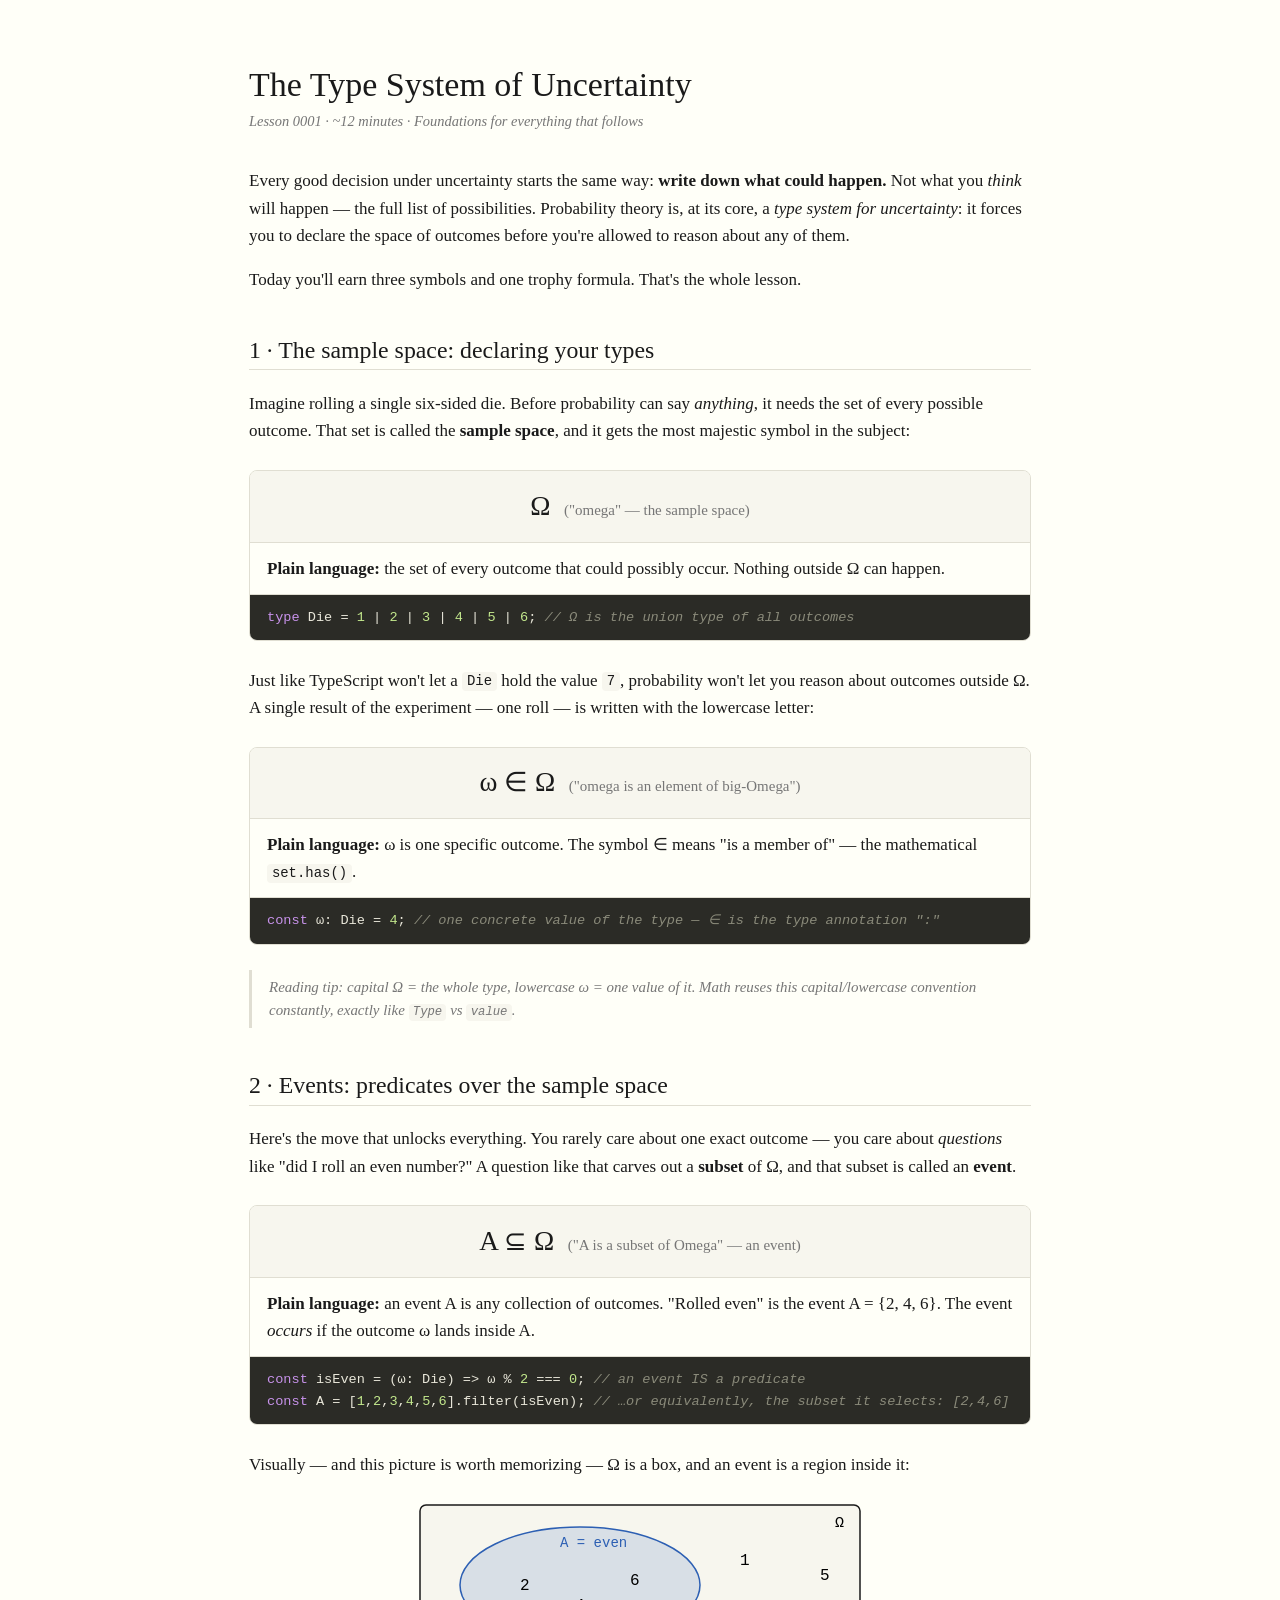
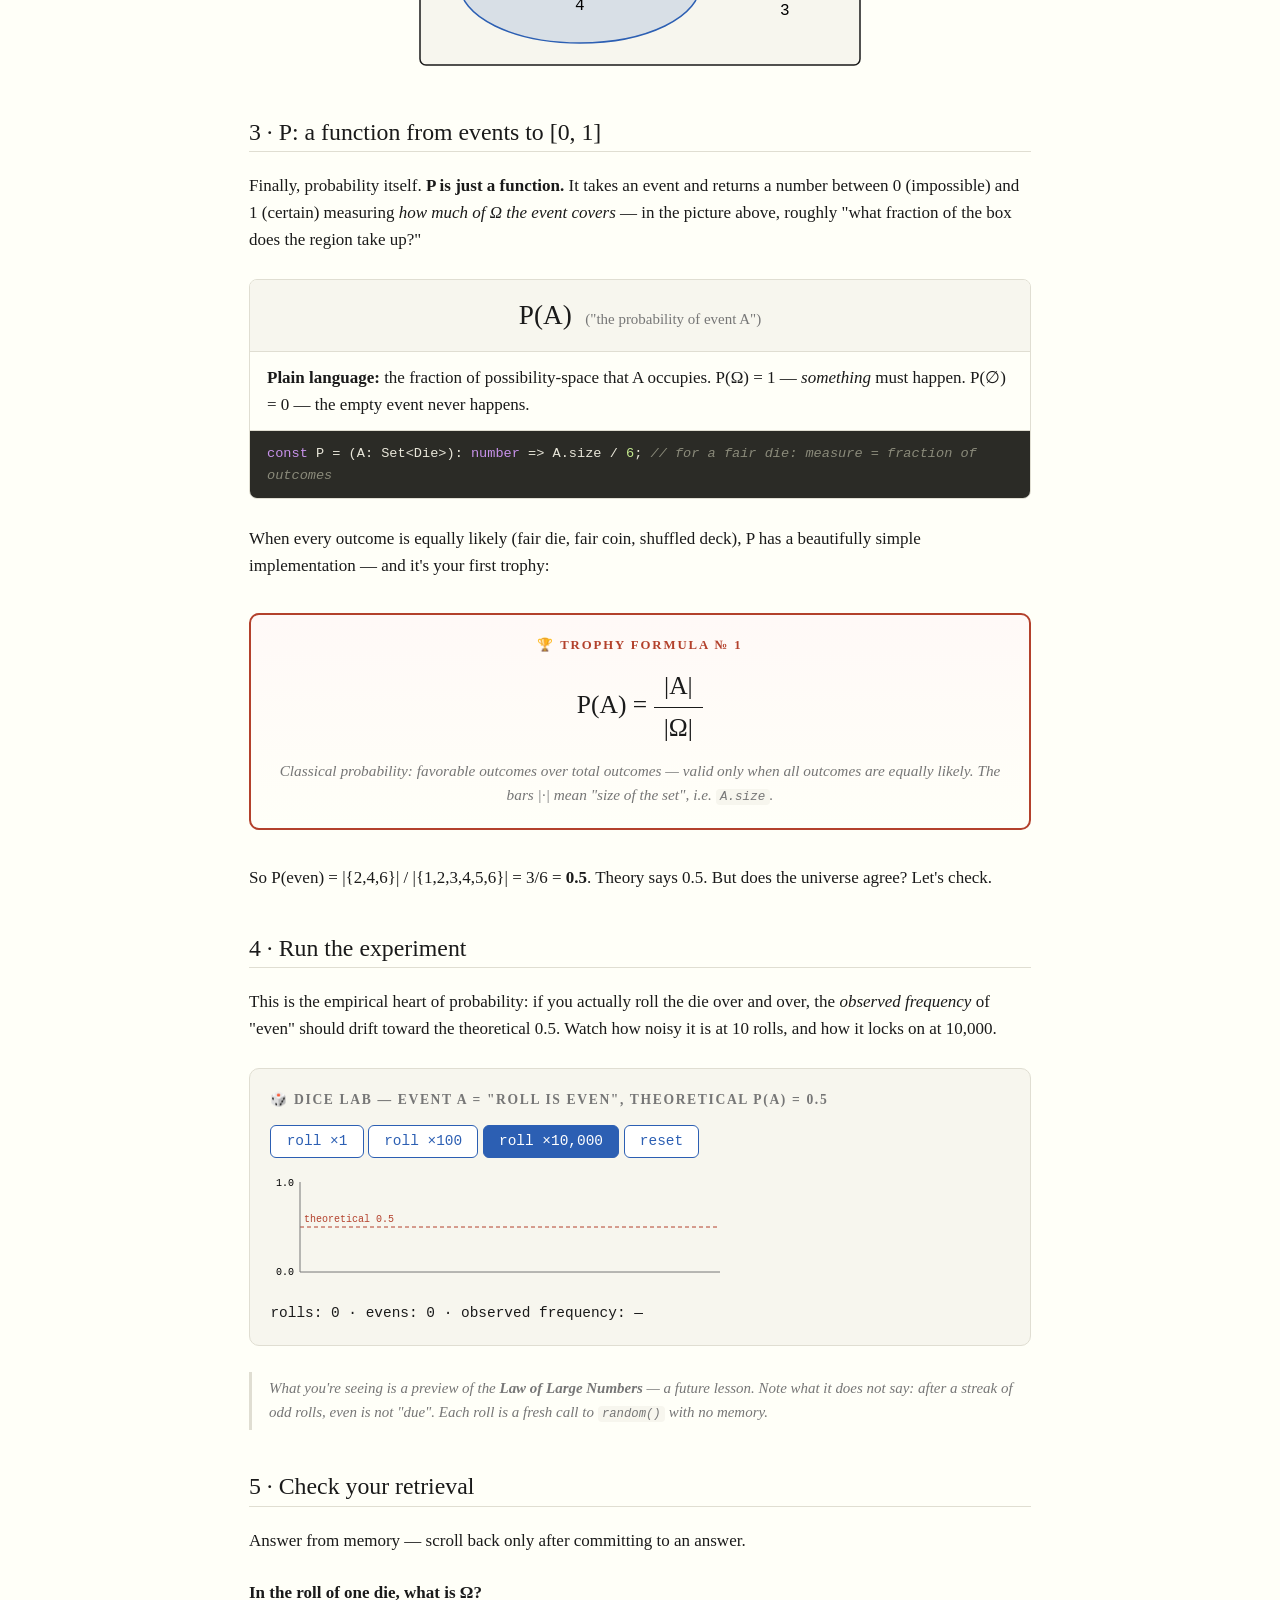
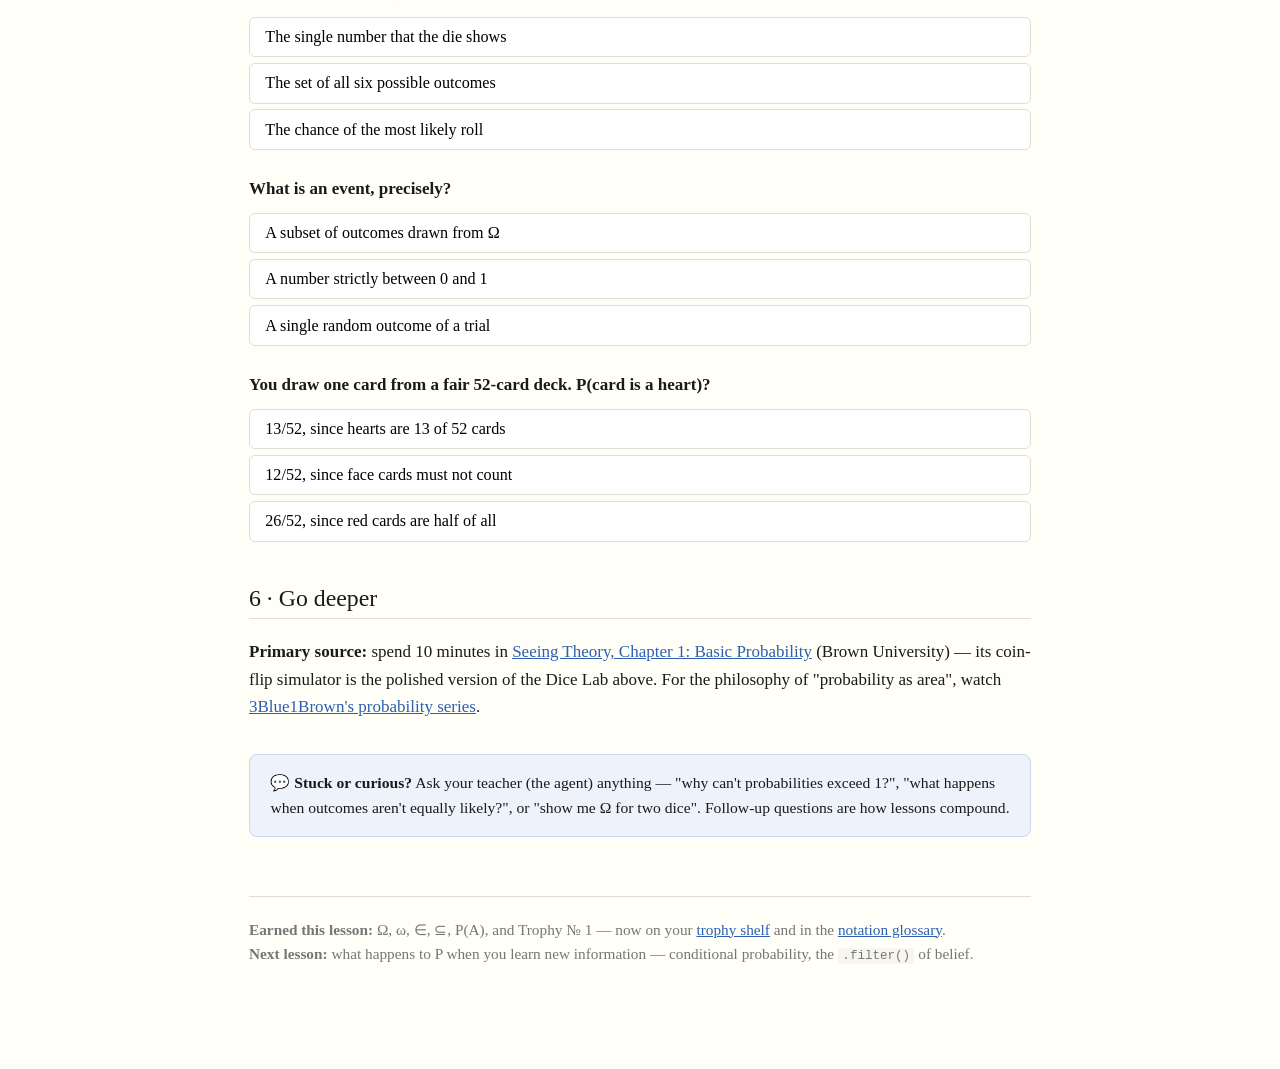
==== lessons/0001-the-type-system-of-uncertainty.html @ 3294c5ad "Initial commit: probability learning workspace - MISSION.md, RESOURCES.md, NOTES.md - Lesson 1: The " ====
<!DOCTYPE html>
<html lang="en">
<head>
<meta charset="utf-8">
<meta name="viewport" content="width=device-width, initial-scale=1">
<title>Lesson 1 · The Type System of Uncertainty</title>
<link rel="stylesheet" href="../assets/course.css">
<link rel="stylesheet" href="../assets/prism-tomorrow.min.css">
</head>
<body>

<h1>The Type System of Uncertainty</h1>
<div class="lesson-meta">Lesson 0001 · ~12 minutes · Foundations for everything that follows</div>

<p>Every good decision under uncertainty starts the same way: <strong>write down what could happen.</strong>
Not what you <em>think</em> will happen — the full list of possibilities. Probability theory is,
at its core, a <em>type system for uncertainty</em>: it forces you to declare the space of outcomes
before you're allowed to reason about any of them.</p>

<p>Today you'll earn three symbols and one trophy formula. That's the whole lesson.</p>

<h2>1 · The sample space: declaring your types</h2>

<p>Imagine rolling a single six-sided die. Before probability can say <em>anything</em>, it needs
the set of every possible outcome. That set is called the <strong>sample space</strong>, and it gets
the most majestic symbol in the subject:</p>

<div class="notation-card">
  <div class="symbol">Ω &nbsp;<span style="font-size:0.55em;color:var(--muted)">("omega" — the sample space)</span></div>
  <div class="plain"><strong>Plain language:</strong> the set of every outcome that could possibly occur. Nothing outside Ω can happen.</div>
  <div class="code-analogy"><span class="kw">type</span> Die = <span class="str">1</span> | <span class="str">2</span> | <span class="str">3</span> | <span class="str">4</span> | <span class="str">5</span> | <span class="str">6</span>;  <span class="cm">// Ω is the union type of all outcomes</span></div>
</div>

<p>Just like TypeScript won't let a <code>Die</code> hold the value <code>7</code>, probability won't
let you reason about outcomes outside Ω. A single result of the experiment — one roll — is written
with the lowercase letter:</p>

<div class="notation-card">
  <div class="symbol">ω ∈ Ω &nbsp;<span style="font-size:0.55em;color:var(--muted)">("omega is an element of big-Omega")</span></div>
  <div class="plain"><strong>Plain language:</strong> ω is one specific outcome. The symbol ∈ means "is a member of" — the mathematical <code>set.has()</code>.</div>
  <div class="code-analogy"><span class="kw">const</span> ω: Die = <span class="str">4</span>;  <span class="cm">// one concrete value of the type — ∈ is the type annotation ":"</span></div>
</div>

<div class="aside">Reading tip: capital Ω = the whole type, lowercase ω = one value of it. Math reuses
this capital/lowercase convention constantly, exactly like <code>Type</code> vs <code>value</code>.</div>

<h2>2 · Events: predicates over the sample space</h2>

<p>Here's the move that unlocks everything. You rarely care about one exact outcome — you care about
<em>questions</em> like "did I roll an even number?" A question like that carves out a <strong>subset</strong>
of Ω, and that subset is called an <strong>event</strong>.</p>

<div class="notation-card">
  <div class="symbol">A ⊆ Ω &nbsp;<span style="font-size:0.55em;color:var(--muted)">("A is a subset of Omega" — an event)</span></div>
  <div class="plain"><strong>Plain language:</strong> an event A is any collection of outcomes. "Rolled even" is the event A = {2, 4, 6}. The event <em>occurs</em> if the outcome ω lands inside A.</div>
  <div class="code-analogy"><span class="kw">const</span> isEven = (ω: Die) => ω % <span class="str">2</span> === <span class="str">0</span>;  <span class="cm">// an event IS a predicate</span><br><span class="kw">const</span> A = [<span class="str">1</span>,<span class="str">2</span>,<span class="str">3</span>,<span class="str">4</span>,<span class="str">5</span>,<span class="str">6</span>].filter(isEven);  <span class="cm">// …or equivalently, the subset it selects: [2,4,6]</span></div>
</div>

<p>Visually — and this picture is worth memorizing — Ω is a box, and an event is a region inside it:</p>

<svg viewBox="0 0 460 180" style="width:100%;max-width:460px;display:block;margin:1rem auto">
  <rect x="10" y="10" width="440" height="160" fill="#f7f6ee" stroke="#1a1a1a" stroke-width="1.5" rx="6"/>
  <text x="425" y="32" font-size="15">Ω</text>
  <ellipse cx="170" cy="90" rx="120" ry="58" fill="#2c5fb3" fill-opacity="0.15" stroke="#2c5fb3" stroke-width="1.5"/>
  <text x="150" y="52" font-size="14" fill="#2c5fb3">A = even</text>
  <text x="110" y="95" font-size="16">2</text><text x="165" y="115" font-size="16">4</text><text x="220" y="90" font-size="16">6</text>
  <text x="330" y="70" font-size="16">1</text><text x="370" y="120" font-size="16">3</text><text x="410" y="85" font-size="16">5</text>
</svg>

<h2>3 · P: a function from events to [0, 1]</h2>

<p>Finally, probability itself. <strong>P is just a function.</strong> It takes an event and returns
a number between 0 (impossible) and 1 (certain) measuring <em>how much of Ω the event covers</em> —
in the picture above, roughly "what fraction of the box does the region take up?"</p>

<div class="notation-card">
  <div class="symbol">P(A) &nbsp;<span style="font-size:0.55em;color:var(--muted)">("the probability of event A")</span></div>
  <div class="plain"><strong>Plain language:</strong> the fraction of possibility-space that A occupies. P(Ω) = 1 — <em>something</em> must happen. P(∅) = 0 — the empty event never happens.</div>
  <div class="code-analogy"><span class="kw">const</span> P = (A: Set&lt;Die&gt;): <span class="kw">number</span> => A.size / <span class="str">6</span>;  <span class="cm">// for a fair die: measure = fraction of outcomes</span></div>
</div>

<p>When every outcome is equally likely (fair die, fair coin, shuffled deck), P has a beautifully
simple implementation — and it's your first trophy:</p>

<div class="trophy">
  <div class="label">🏆 Trophy Formula № 1</div>
  <div class="formula">P(A) = <span style="display:inline-block;vertical-align:middle;text-align:center"><span style="display:block;border-bottom:1.5px solid var(--ink);padding:0 .4em">|A|</span><span style="display:block;padding:0 .4em">|Ω|</span></span></div>
  <div class="caption">Classical probability: favorable outcomes over total outcomes — valid only when all outcomes are equally likely. The bars |·| mean "size of the set", i.e. <code>A.size</code>.</div>
</div>

<p>So P(even) = |{2,4,6}| / |{1,2,3,4,5,6}| = 3/6 = <strong>0.5</strong>. Theory says 0.5.
But does the universe agree? Let's check.</p>

<h2>4 · Run the experiment</h2>

<p>This is the empirical heart of probability: if you actually roll the die over and over, the
<em>observed frequency</em> of "even" should drift toward the theoretical 0.5. Watch how noisy it
is at 10 rolls, and how it locks on at 10,000.</p>

<div class="widget">
  <h4>🎲 Dice Lab — event A = "roll is even", theoretical P(A) = 0.5</h4>
  <button id="roll1">roll ×1</button>
  <button id="roll100">roll ×100</button>
  <button id="roll10k" class="primary">roll ×10,000</button>
  <button id="reset">reset</button>
  <svg id="chart" viewBox="0 0 460 120" style="width:100%;max-width:460px;display:block;margin-top:0.8rem">
    <line x1="30" y1="55" x2="450" y2="55" stroke="#b3412c" stroke-width="1" stroke-dasharray="4 3"/>
    <text x="34" y="50" font-size="10" fill="#b3412c">theoretical 0.5</text>
    <line x1="30" y1="10" x2="30" y2="100" stroke="#767676" stroke-width="1"/>
    <line x1="30" y1="100" x2="450" y2="100" stroke="#767676" stroke-width="1"/>
    <text x="6" y="14" font-size="10">1.0</text>
    <text x="6" y="103" font-size="10">0.0</text>
    <polyline id="freqline" points="" fill="none" stroke="#2c5fb3" stroke-width="1.5"/>
  </svg>
  <div class="readout" id="readout">rolls: 0 · evens: 0 · observed frequency: —</div>
</div>

<div class="aside">What you're seeing is a preview of the <strong>Law of Large Numbers</strong> — a
future lesson. Note what it does <em>not</em> say: after a streak of odd rolls, even is not "due".
Each roll is a fresh call to <code>random()</code> with no memory.</div>

<h2>5 · Check your retrieval</h2>

<p>Answer from memory — scroll back only after committing to an answer.</p>

<div id="q1"></div>
<div id="q2"></div>
<div id="q3"></div>

<h2>6 · Go deeper</h2>

<p><strong>Primary source:</strong> spend 10 minutes in
<a href="https://seeing-theory.brown.edu/basic-probability/index.html">Seeing Theory, Chapter 1: Basic Probability</a>
(Brown University) — its coin-flip simulator is the polished version of the Dice Lab above.
For the philosophy of "probability as area", watch
<a href="https://www.3blue1brown.com/topics/probability">3Blue1Brown's probability series</a>.</p>

<div class="ask-reminder">💬 <strong>Stuck or curious?</strong> Ask your teacher (the agent) anything —
"why can't probabilities exceed 1?", "what happens when outcomes aren't equally likely?", or
"show me Ω for two dice". Follow-up questions are how lessons compound.</div>

<div class="lesson-footer">
  <strong>Earned this lesson:</strong> Ω, ω, ∈, ⊆, P(A), and Trophy № 1 —
  now on your <a href="../reference/formula-trophies.html">trophy shelf</a> and in the
  <a href="../reference/notation-glossary.html">notation glossary</a>.<br>
  <strong>Next lesson:</strong> what happens to P when you learn new information — conditional probability, the <code>.filter()</code> of belief.
</div>

<script src="../assets/prism.min.js"></script>
<script src="../assets/prism-typescript.min.js"></script>
<script src="../assets/quiz.js"></script>
<script>
// ── Dice Lab ──────────────────────────────────────────────
const state = { rolls: 0, evens: 0, history: [] };
const readout = document.getElementById('readout');
const freqline = document.getElementById('freqline');

function roll(n) {
  for (let i = 0; i < n; i++) {
    const ω = Math.floor(Math.random() * 6) + 1;   // one outcome ω ∈ Ω
    state.rolls++;
    if (ω % 2 === 0) state.evens++;                // did event A occur?
    state.history.push(state.evens / state.rolls); // running observed frequency
  }
  draw();
}

function draw() {
  const freq = state.rolls ? (state.evens / state.rolls) : null;
  readout.textContent = `rolls: ${state.rolls.toLocaleString()} · evens: ${state.evens.toLocaleString()}` +
    ` · observed frequency: ${freq === null ? '—' : freq.toFixed(4)}` +
    (freq === null ? '' : ` (off by ${(Math.abs(freq - 0.5)).toFixed(4)})`);
  // plot up to 420 sampled points across the history, log-ish feel via even sampling
  const H = state.history, N = H.length;
  if (!N) { freqline.setAttribute('points', ''); return; }
  const pts = [];
  const samples = Math.min(N, 420);
  for (let i = 0; i < samples; i++) {
    const idx = Math.floor(i * (N - 1) / Math.max(samples - 1, 1));
    const x = 30 + (i / Math.max(samples - 1, 1)) * 420;
    const y = 100 - H[idx] * 90;
    pts.push(`${x.toFixed(1)},${y.toFixed(1)}`);
  }
  freqline.setAttribute('points', pts.join(' '));
}

document.getElementById('roll1').onclick = () => roll(1);
document.getElementById('roll100').onclick = () => roll(100);
document.getElementById('roll10k').onclick = () => roll(10000);
document.getElementById('reset').onclick = () => { state.rolls = 0; state.evens = 0; state.history = []; draw(); };

// ── Quizzes (equal-length options; no formatting clues) ──
renderQuizzes([
  {
    el: '#q1',
    question: 'In the roll of one die, what is Ω?',
    options: [
      'The single number that the die shows',
      'The set of all six possible outcomes',
      'The chance of the most likely roll',
    ],
    answer: 1,
    explanation: 'Ω is the sample space — every outcome that could occur: {1,2,3,4,5,6}. One specific result is the lowercase ω. In TypeScript terms: Ω is the union type, ω is a value of it.',
  },
  {
    el: '#q2',
    question: 'What is an event, precisely?',
    options: [
      'A subset of outcomes drawn from Ω',
      'A number strictly between 0 and 1',
      'A single random outcome of a trial',
    ],
    answer: 0,
    explanation: 'An event A ⊆ Ω is any collection of outcomes — equivalently, a predicate over Ω. It "occurs" when the realized outcome ω lands in A. The number between 0 and 1 is P(A), not A itself.',
  },
  {
    el: '#q3',
    question: 'You draw one card from a fair 52-card deck. P(card is a heart)?',
    options: [
      '13/52, since hearts are 13 of 52 cards',
      '12/52, since face cards must not count',
      '26/52, since red cards are half of all',
    ],
    answer: 0,
    explanation: 'Trophy № 1: P(A) = |A|/|Ω| = 13/52 = 0.25. The event "is a heart" selects 13 outcomes from the 52-outcome sample space. Careful: "red" would be a different, larger event (26/52).',
  },
]);
</script>

</body>
</html>
---- assets/course.css ----
/* do-math-errday — shared course stylesheet
   Tufte-inspired: generous margins, readable measure, restrained color. */

:root {
  --ink: #1a1a1a;
  --paper: #fffff8;
  --accent: #b3412c;      /* earned-formula / trophy red */
  --info: #2c5fb3;        /* links, interactive affordances */
  --ok: #2e7d32;
  --bad: #c62828;
  --muted: #767676;
  --card: #f7f6ee;
  --border: #e0ded2;
  --mono: "SF Mono", "Fira Code", Menlo, Consolas, monospace;
  --serif: "Palatino", "Palatino Linotype", Georgia, serif;
}

html { font-size: 17px; }

body {
  font-family: var(--serif);
  background: var(--paper);
  color: var(--ink);
  line-height: 1.6;
  max-width: 46rem;
  margin: 0 auto;
  padding: 2.5rem 1.5rem 6rem;
}

h1, h2, h3 {
  font-weight: 400;
  line-height: 1.2;
}
h1 { font-size: 2rem; margin-bottom: 0.25rem; }
h2 { font-size: 1.4rem; margin-top: 2.5rem; border-bottom: 1px solid var(--border); padding-bottom: 0.3rem; }
h3 { font-size: 1.1rem; font-style: italic; }

.lesson-meta {
  color: var(--muted);
  font-size: 0.85rem;
  font-style: italic;
  margin-bottom: 2rem;
}

a { color: var(--info); }

code, pre {
  font-family: var(--mono);
  font-size: 0.82em;
  background: var(--card);
  border-radius: 4px;
}
code { padding: 0.1em 0.35em; }
pre {
  padding: 1rem;
  overflow-x: auto;
  border: 1px solid var(--border);
  line-height: 1.5;
}

/* ── Notation card: plain language → code analogy → symbol ── */
.notation-card {
  display: grid;
  grid-template-columns: 1fr;
  gap: 0;
  border: 1px solid var(--border);
  border-radius: 8px;
  margin: 1.5rem 0;
  overflow: hidden;
}
.notation-card .symbol {
  font-size: 1.6rem;
  padding: 0.8rem 1rem;
  background: var(--card);
  text-align: center;
  border-bottom: 1px solid var(--border);
}
.notation-card .plain {
  padding: 0.7rem 1rem;
  border-bottom: 1px solid var(--border);
}
.notation-card .code-analogy {
  padding: 0.7rem 1rem;
  font-family: var(--mono);
  font-size: 0.8rem;
  background: #2b2b26;
  color: #e8e6d9;
}
.notation-card .code-analogy .kw { color: #c792ea; }
.notation-card .code-analogy .str { color: #c3e88d; }
.notation-card .code-analogy .cm { color: #8a8a7a; font-style: italic; }

/* ── Trophy formula box ── */
.trophy {
  border: 2px solid var(--accent);
  border-radius: 10px;
  padding: 1.2rem 1.5rem;
  margin: 2rem 0;
  background: linear-gradient(180deg, #fff9f7, var(--paper));
  text-align: center;
}
.trophy .label {
  font-size: 0.75rem;
  letter-spacing: 0.15em;
  text-transform: uppercase;
  color: var(--accent);
  font-weight: 700;
}
.trophy .formula { font-size: 1.5rem; margin: 0.6rem 0; }
.trophy .caption { color: var(--muted); font-size: 0.9rem; font-style: italic; }

/* ── Interactive widget frame ── */
.widget {
  border: 1px solid var(--border);
  border-radius: 10px;
  padding: 1.2rem;
  margin: 1.5rem 0;
  background: var(--card);
}
.widget h4 { margin: 0 0 0.8rem; font-size: 0.8rem; letter-spacing: 0.12em; text-transform: uppercase; color: var(--muted); }
.widget button {
  font-family: var(--mono);
  font-size: 0.85rem;
  padding: 0.45rem 0.9rem;
  border: 1px solid var(--info);
  border-radius: 6px;
  background: white;
  color: var(--info);
  cursor: pointer;
}
.widget button:hover { background: var(--info); color: white; }
.widget button.primary { background: var(--info); color: white; }
.widget .readout { font-family: var(--mono); font-size: 0.85rem; margin-top: 0.6rem; }

/* ── Quiz ── */
.quiz { margin: 1.5rem 0; }
.quiz .question { font-weight: 700; margin-bottom: 0.6rem; }
.quiz .option {
  display: block;
  width: 100%;
  text-align: left;
  font-family: var(--serif);
  font-size: 0.95rem;
  padding: 0.6rem 0.9rem;
  margin: 0.35rem 0;
  border: 1px solid var(--border);
  border-radius: 6px;
  background: white;
  cursor: pointer;
}
.quiz .option:hover { border-color: var(--info); }
.quiz .option.correct { border-color: var(--ok); background: #edf7ed; }
.quiz .option.incorrect { border-color: var(--bad); background: #fdeeee; }
.quiz .explanation {
  display: none;
  padding: 0.7rem 1rem;
  margin-top: 0.6rem;
  border-left: 3px solid var(--ok);
  background: var(--card);
  font-size: 0.92rem;
}
.quiz .explanation.visible { display: block; }

/* ── Margin-style asides ── */
.aside {
  font-size: 0.88rem;
  color: var(--muted);
  border-left: 3px solid var(--border);
  padding: 0.3rem 0 0.3rem 1rem;
  margin: 1.2rem 0;
  font-style: italic;
}

/* ── Footer nav ── */
.lesson-footer {
  margin-top: 3.5rem;
  padding-top: 1.2rem;
  border-top: 1px solid var(--border);
  font-size: 0.9rem;
  color: var(--muted);
}
.ask-reminder {
  background: #eef3fb;
  border: 1px solid #c9d9f2;
  border-radius: 8px;
  padding: 0.9rem 1.2rem;
  margin: 2rem 0;
  font-size: 0.92rem;
}

svg text { font-family: var(--mono); }

/* ── Prism overrides — keep consistent with course typography ── */
pre[class*="language-"] {
  border-radius: 6px;
  border: 1px solid #1a1a1a;
  font-size: 0.82em;
  line-height: 1.55;
  margin: 1rem 0;
}
/* Notation cards keep their hand-rolled dark style — don't let Prism bleed in */
.notation-card .code-analogy code[class*="language-"],
.notation-card .code-analogy pre[class*="language-"] {
  background: transparent;
  border: none;
  padding: 0;
}
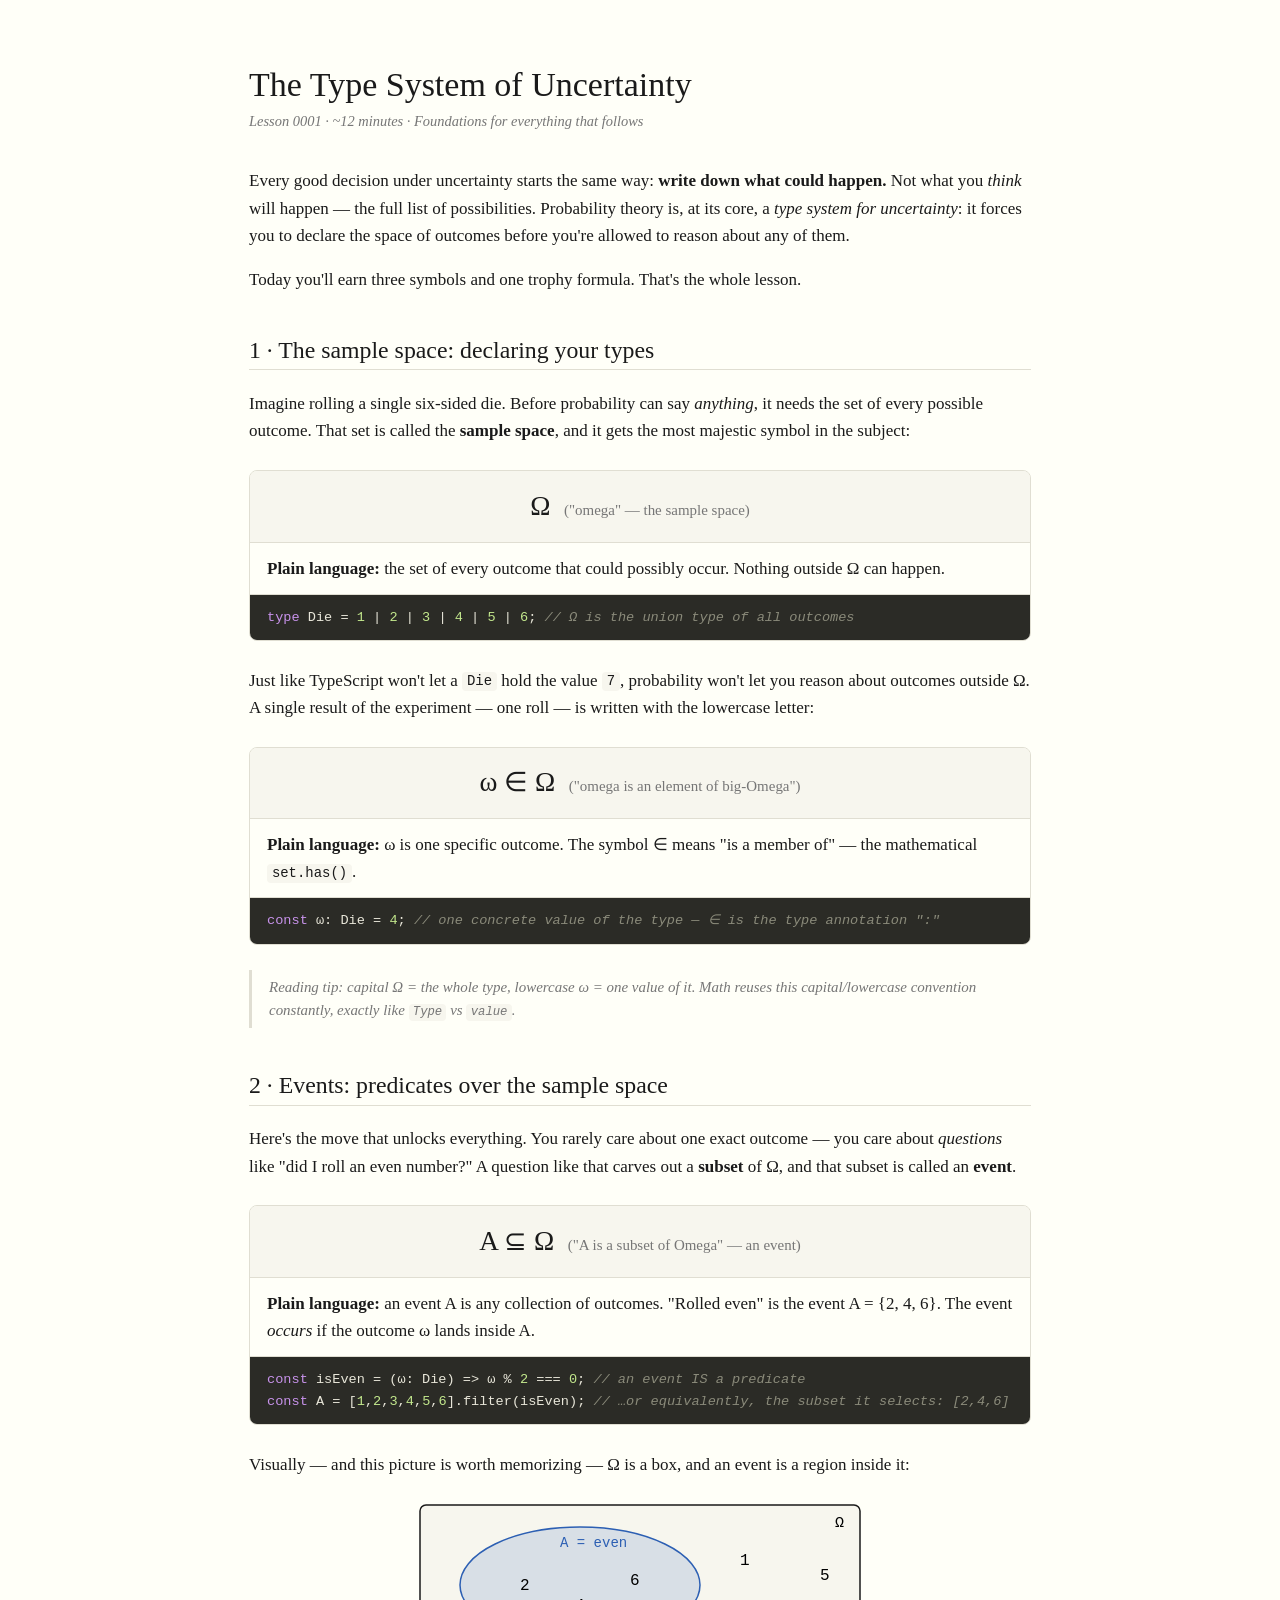
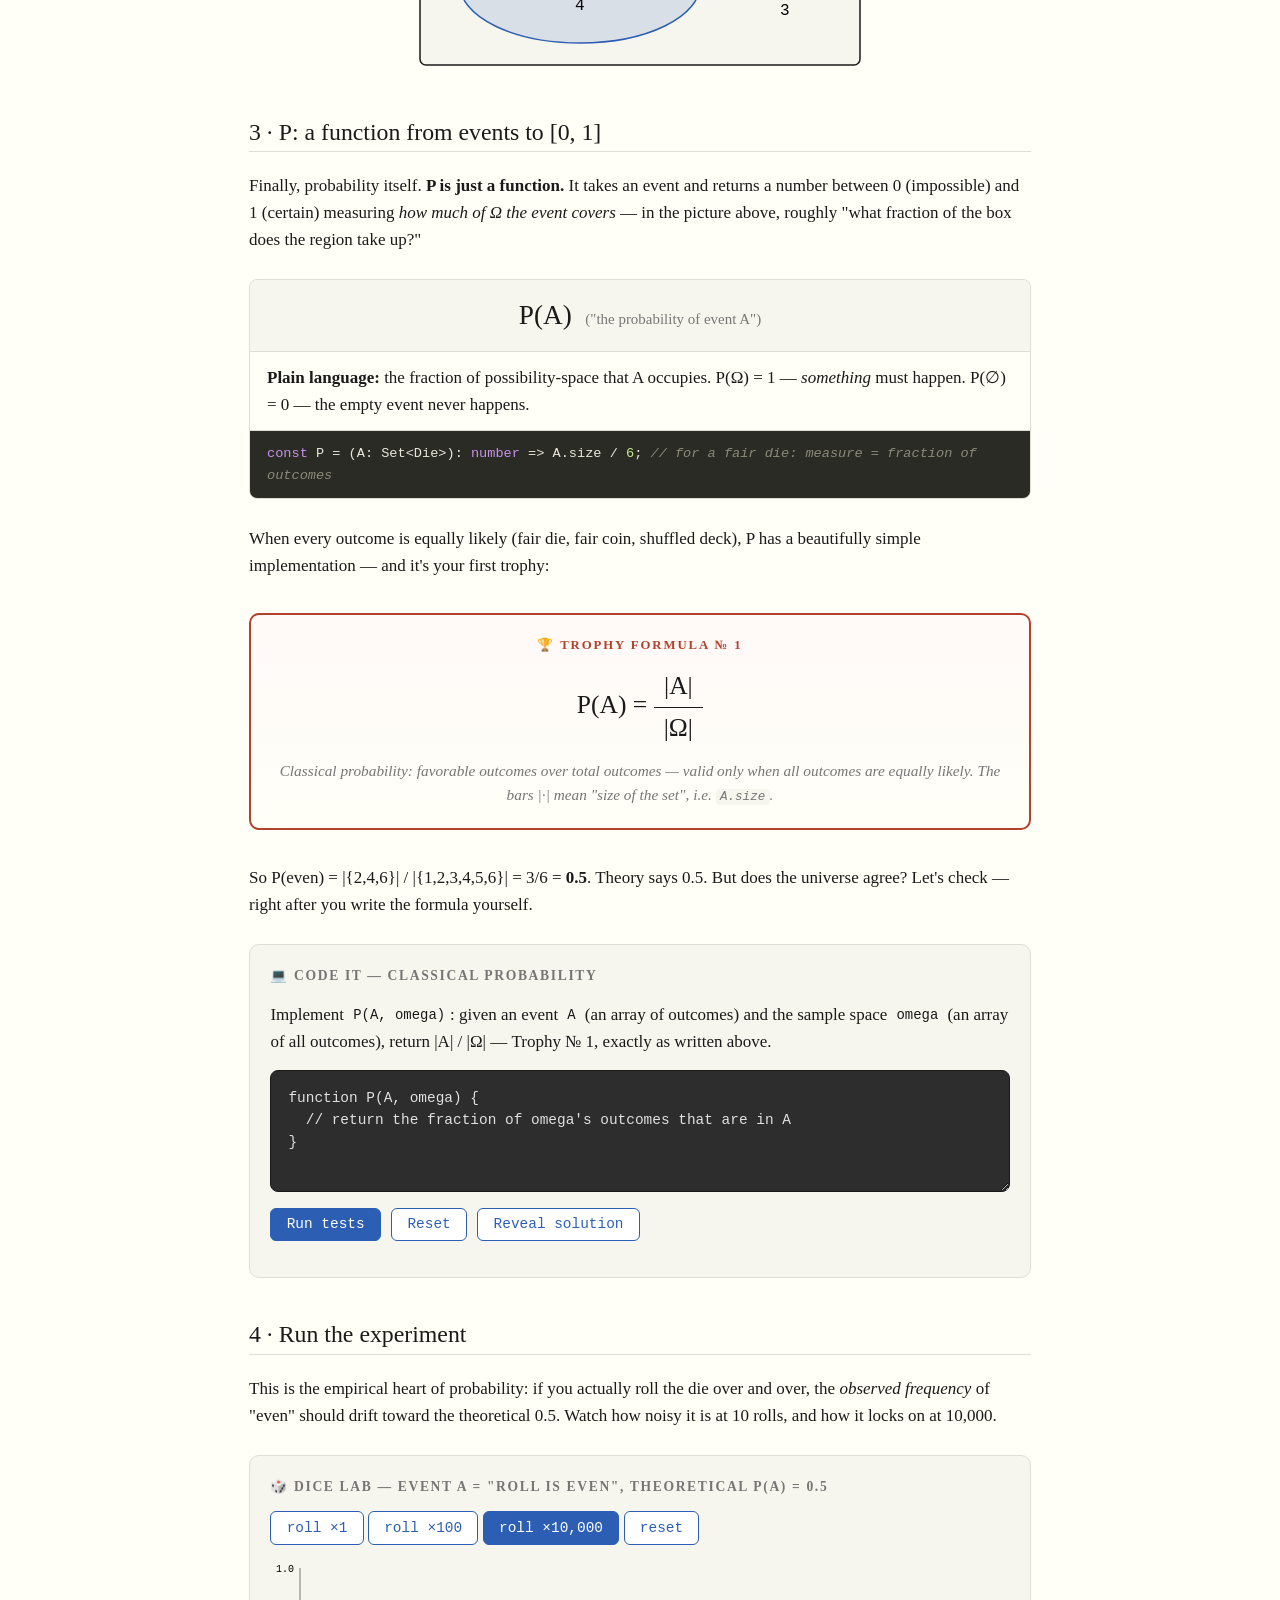
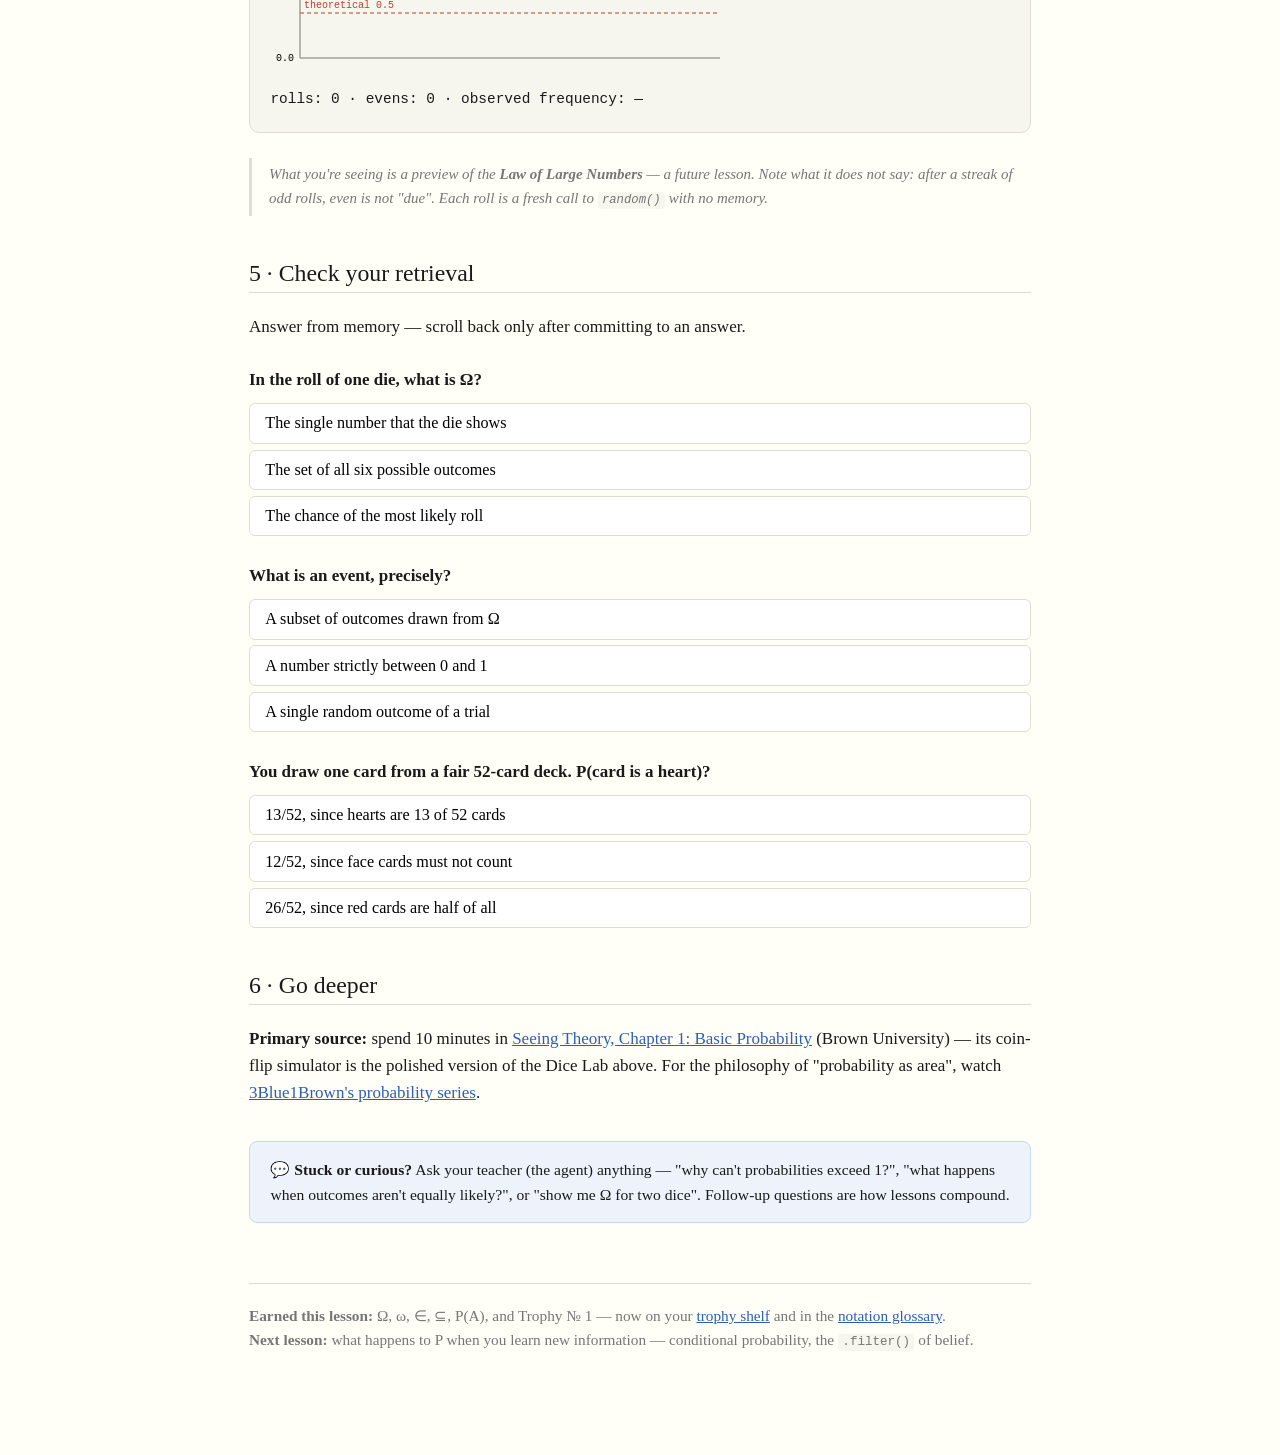
==== commit 3c95fe7f: "Add runnable code challenges mapping formulas to real functions New shared assets/code-challenge.js " ====
--- a/lessons/0001-the-type-system-of-uncertainty.html
+++ b/lessons/0001-the-type-system-of-uncertainty.html
@@ -89,7 +89,9 @@
 </div>
 
 <p>So P(even) = |{2,4,6}| / |{1,2,3,4,5,6}| = 3/6 = <strong>0.5</strong>. Theory says 0.5.
-But does the universe agree? Let's check.</p>
+But does the universe agree? Let's check — right after you write the formula yourself.</p>
+
+<div class="code-challenge" data-challenge></div>
 
 <h2>4 · Run the experiment</h2>
 
@@ -149,7 +151,32 @@
 <script src="../assets/prism.min.js"></script>
 <script src="../assets/prism-typescript.min.js"></script>
 <script src="../assets/quiz.js"></script>
+<script src="../assets/code-challenge.js"></script>
 <script>
+// ── Code challenge: Trophy № 1 ────────────────────────────
+renderCodeChallenges([
+  {
+    el: '[data-challenge]',
+    title: '💻 Code it — classical probability',
+    prompt: 'Implement <code>P(A, omega)</code>: given an event <code>A</code> (an array of ' +
+      'outcomes) and the sample space <code>omega</code> (an array of all outcomes), return ' +
+      '|A| / |Ω| — Trophy № 1, exactly as written above.',
+    fnName: 'P',
+    starter: `function P(A, omega) {
+  // return the fraction of omega's outcomes that are in A
+}`,
+    solution: `function P(A, omega) {
+  return A.length / omega.length;
+}`,
+    tests: [
+      { args: [[2, 4, 6], [1, 2, 3, 4, 5, 6]], expected: 0.5, label: 'P(even) on one die' },
+      { args: [[1], [1, 2, 3, 4, 5, 6]], expected: 1 / 6, label: 'P(rolling exactly 1)' },
+      { args: [[1, 2, 3, 4, 5, 6], [1, 2, 3, 4, 5, 6]], expected: 1, label: 'P(Ω) — the whole space' },
+      { args: [[], [1, 2, 3, 4, 5, 6]], expected: 0, label: 'P(∅) — the impossible event' },
+    ],
+  },
+]);
+
 // ── Dice Lab ──────────────────────────────────────────────
 const state = { rolls: 0, evens: 0, history: [] };
 const readout = document.getElementById('readout');
--- a/assets/course.css
+++ b/assets/course.css
@@ -132,6 +132,57 @@
 .widget button.primary { background: var(--info); color: white; }
 .widget .readout { font-family: var(--mono); font-size: 0.85rem; margin-top: 0.6rem; }
 
+/* ── Code challenge (runnable editor + tests) ── */
+.code-challenge .challenge-prompt { margin: 0 0 0.9rem; }
+.challenge-editor {
+  display: block;
+  width: 100%;
+  box-sizing: border-box;
+  font-family: var(--mono);
+  font-size: 0.85rem;
+  line-height: 1.55;
+  tab-size: 2;
+  padding: 0.9rem 1rem;
+  border-radius: 8px;
+  border: 1px solid #1a1a1a;
+  background: #2d2d2d;
+  color: #e0e0e0;
+  resize: vertical;
+}
+.challenge-editor:focus { outline: 2px solid var(--info); outline-offset: 1px; }
+.challenge-controls { display: flex; flex-wrap: wrap; gap: 0.6rem; margin-top: 0.9rem; }
+.challenge-output { margin-top: 0.9rem; }
+.challenge-test {
+  display: flex;
+  justify-content: space-between;
+  gap: 0.8rem;
+  font-family: var(--mono);
+  font-size: 0.82rem;
+  padding: 0.5rem 0.75rem;
+  margin: 0.35rem 0;
+  border-radius: 6px;
+  border: 1px solid var(--border);
+  background: white;
+}
+.challenge-test .label { color: var(--ink); }
+.challenge-test .actual { color: var(--muted); text-align: right; }
+.challenge-test.pass { border-color: var(--ok); background: #edf7ed; }
+.challenge-test.fail { border-color: var(--bad); background: #fdeeee; }
+.challenge-summary { margin-top: 0.7rem; font-weight: 700; font-family: var(--mono); font-size: 0.88rem; }
+.challenge-summary.all-pass { color: var(--ok); }
+.challenge-error {
+  font-family: var(--mono);
+  font-size: 0.82rem;
+  white-space: pre-wrap;
+  color: var(--bad);
+  background: #fdeeee;
+  border: 1px solid var(--bad);
+  border-radius: 6px;
+  padding: 0.6rem 0.85rem;
+}
+.challenge-solution { margin-top: 0.9rem; }
+.challenge-solution pre { margin: 0.4rem 0 0; }
+
 /* ── Quiz ── */
 .quiz { margin: 1.5rem 0; }
 .quiz .question { font-weight: 700; margin-bottom: 0.6rem; }
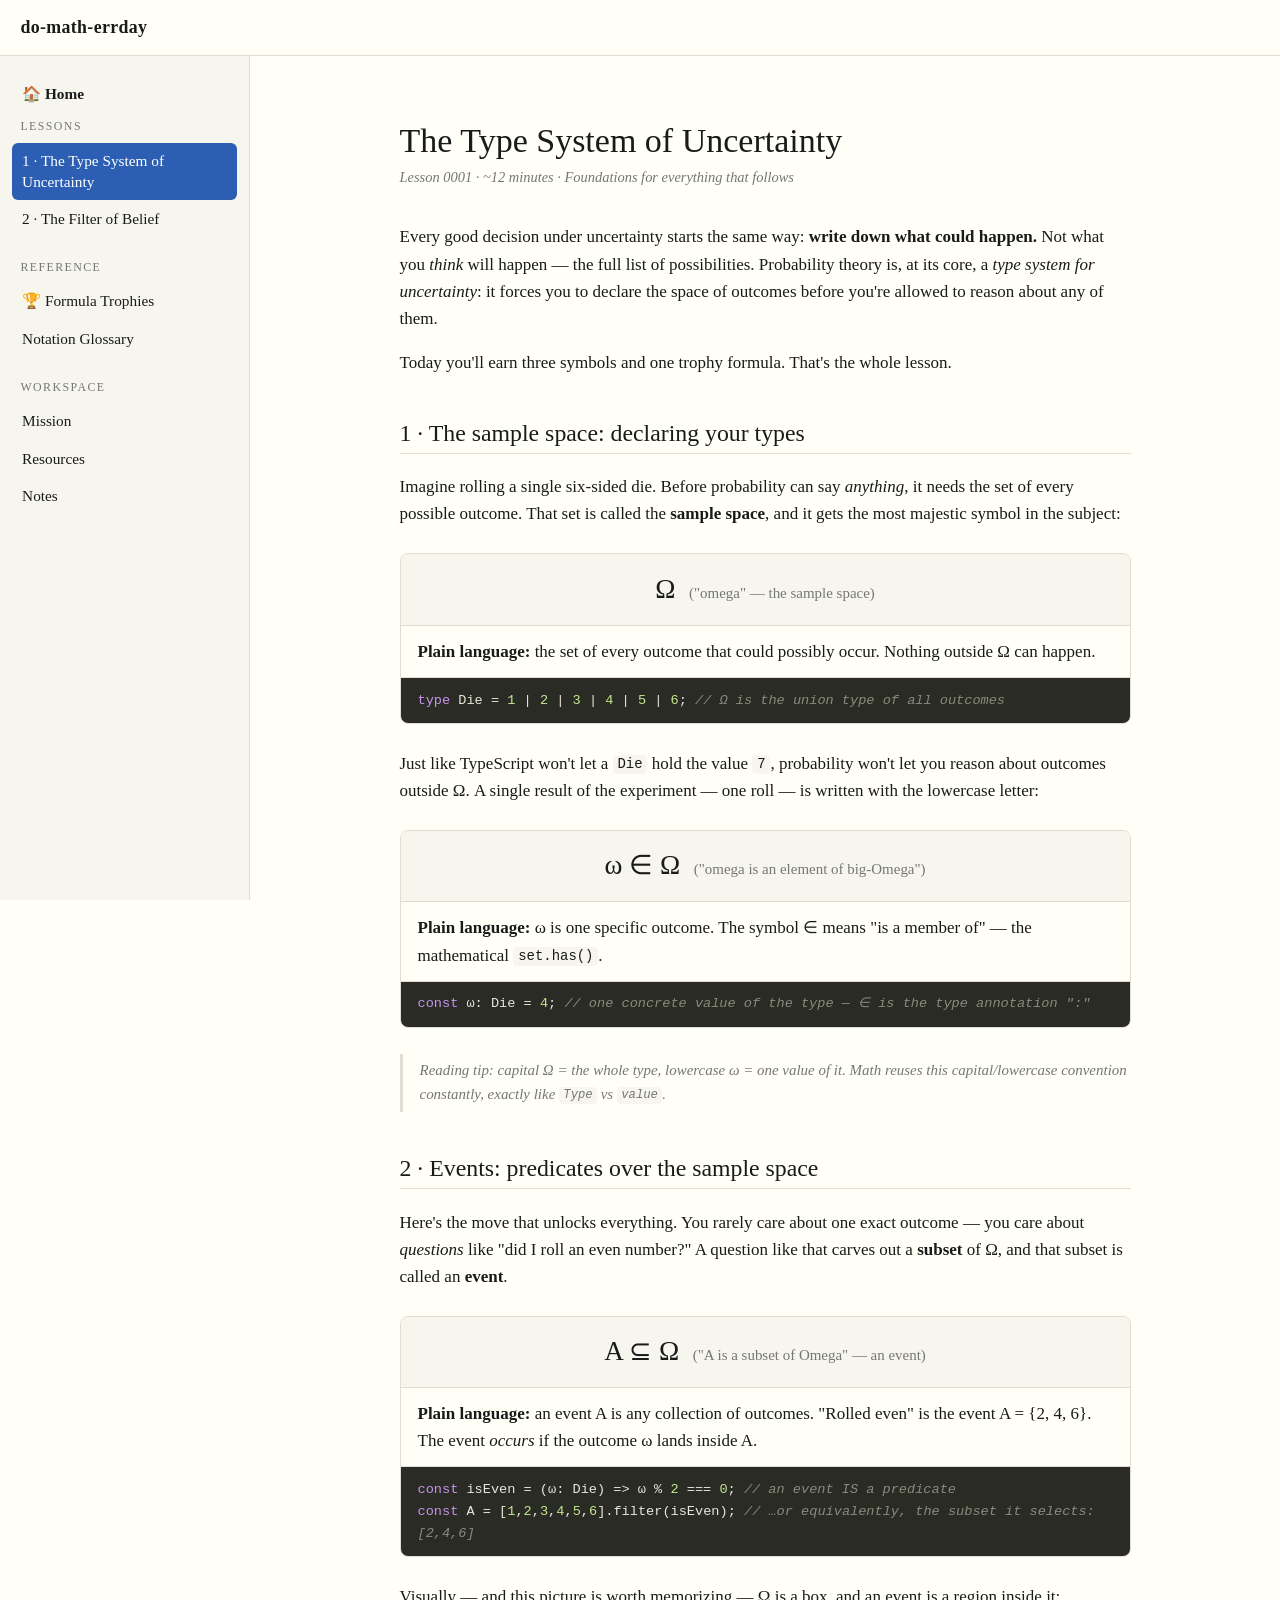
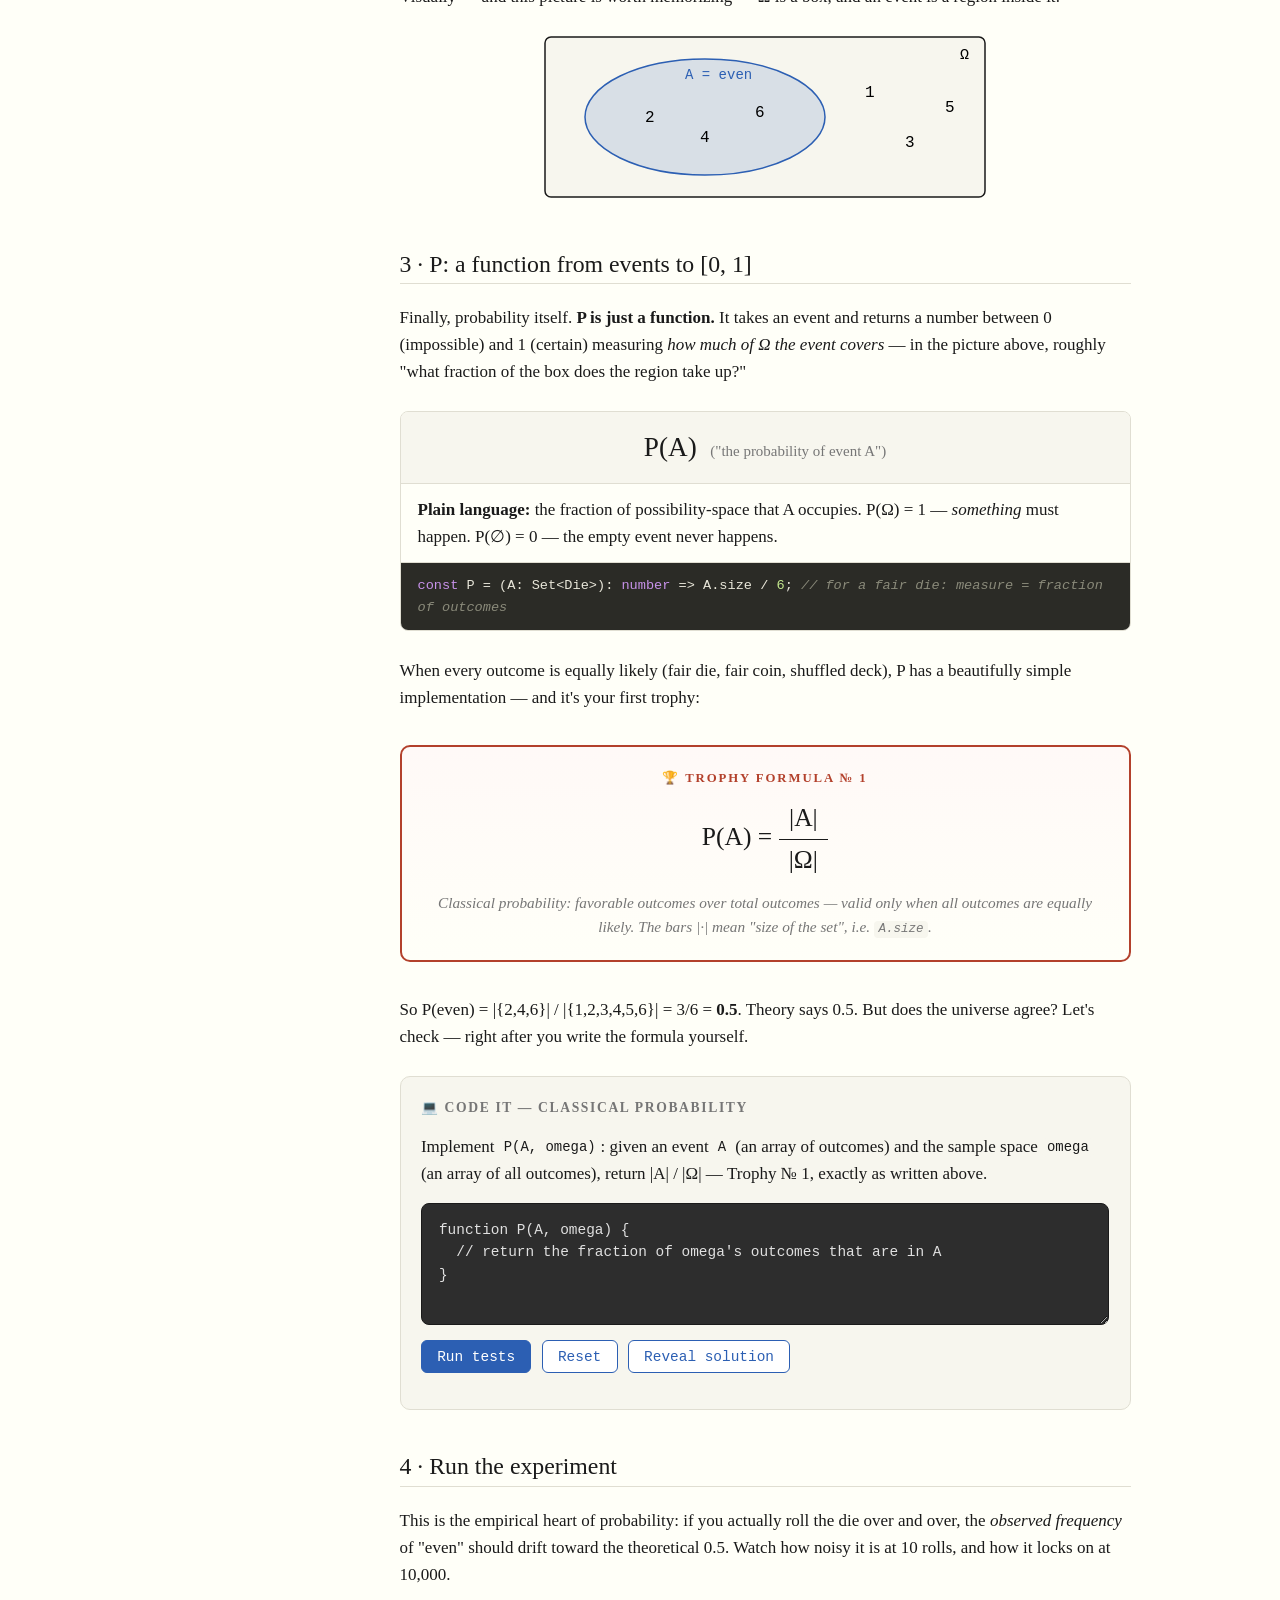
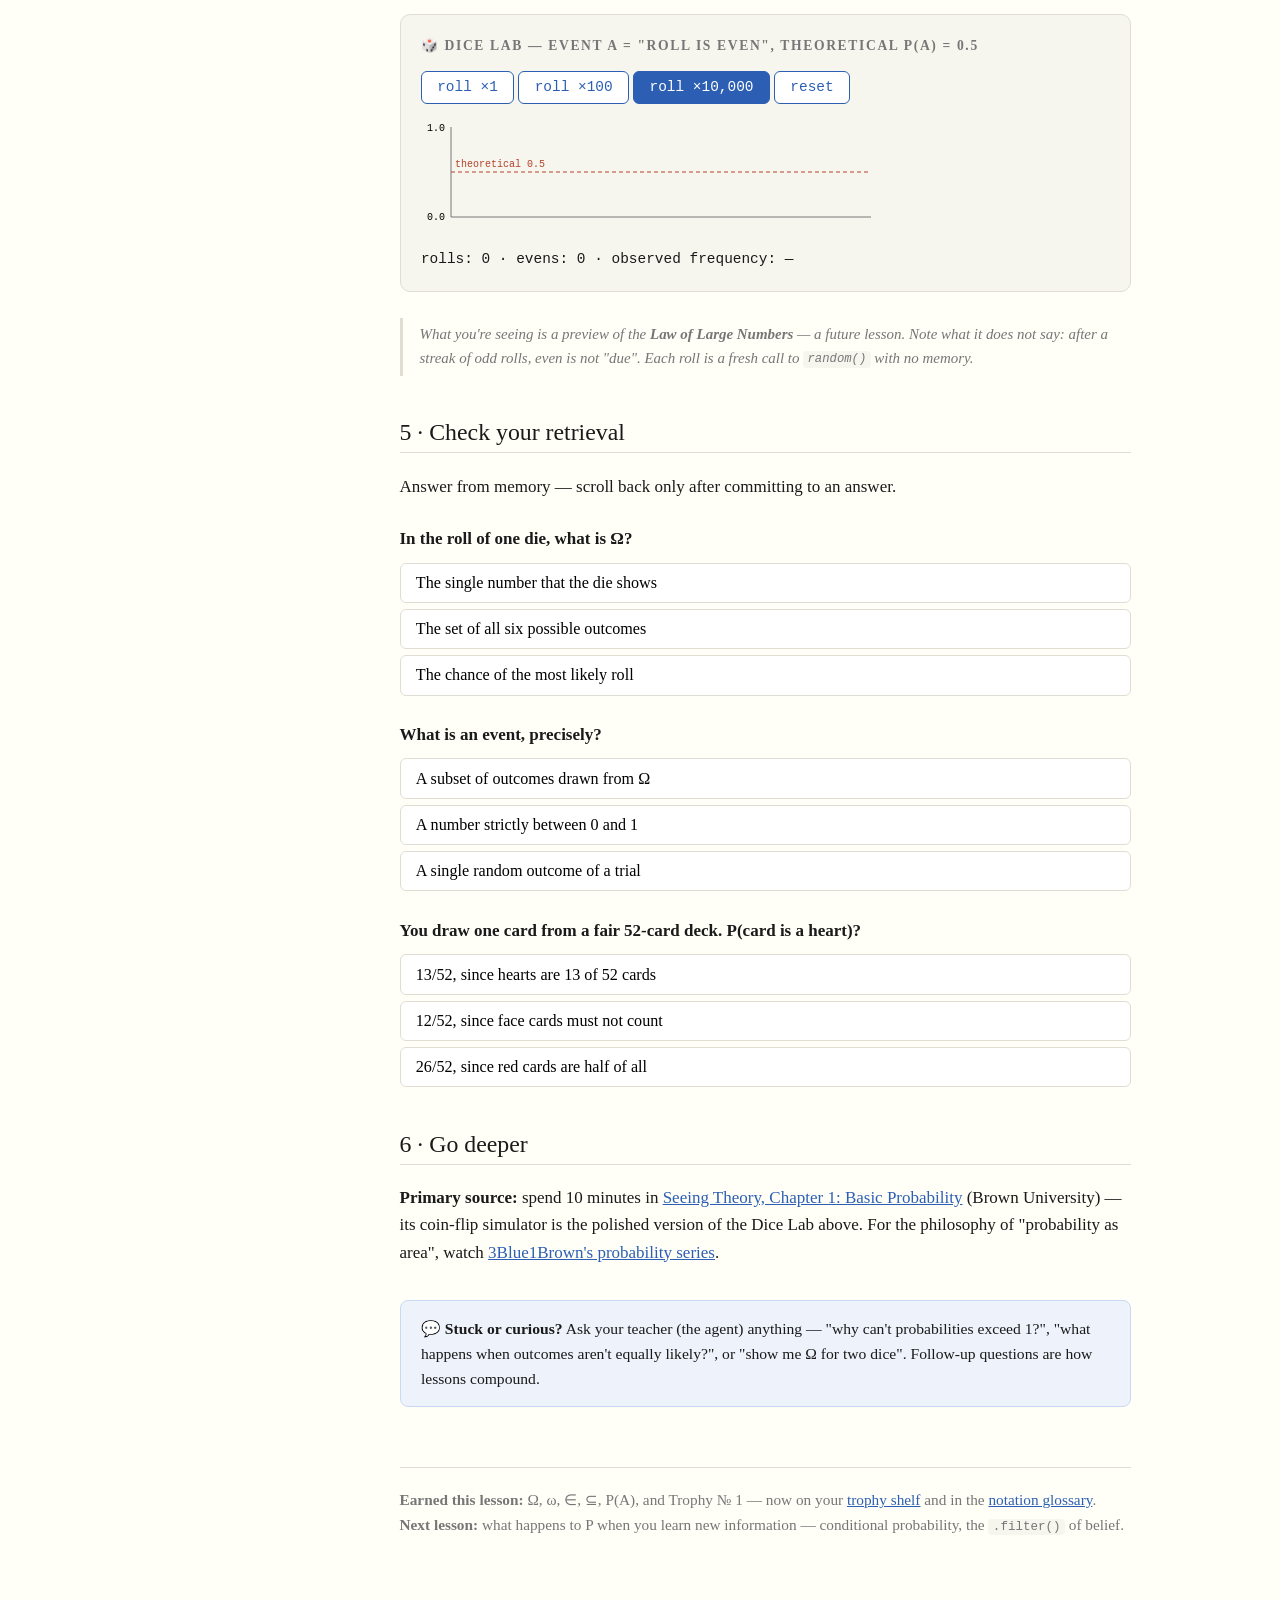
==== commit 568a0811: "Add site-wide header and sidebar navigation New assets/nav.js is the single source of truth for the " ====
--- a/lessons/0001-the-type-system-of-uncertainty.html
+++ b/lessons/0001-the-type-system-of-uncertainty.html
@@ -8,6 +8,15 @@
 <link rel="stylesheet" href="../assets/prism-tomorrow.min.css">
 </head>
 <body>
+
+<header class="site-header">
+  <button class="nav-toggle" id="navToggle" aria-label="Toggle navigation" aria-expanded="false">☰</button>
+  <a class="site-title" href="../index.html">do-math-errday</a>
+</header>
+<div class="nav-backdrop" id="navBackdrop"></div>
+<nav class="site-sidebar" id="siteSidebar"></nav>
+
+<main class="page-content">
 
 <h1>The Type System of Uncertainty</h1>
 <div class="lesson-meta">Lesson 0001 · ~12 minutes · Foundations for everything that follows</div>
@@ -148,10 +157,13 @@
   <strong>Next lesson:</strong> what happens to P when you learn new information — conditional probability, the <code>.filter()</code> of belief.
 </div>
 
+</main>
+
 <script src="../assets/prism.min.js"></script>
 <script src="../assets/prism-typescript.min.js"></script>
 <script src="../assets/quiz.js"></script>
 <script src="../assets/code-challenge.js"></script>
+<script src="../assets/nav.js"></script>
 <script>
 // ── Code challenge: Trophy № 1 ────────────────────────────
 renderCodeChallenges([
--- a/assets/course.css
+++ b/assets/course.css
@@ -22,9 +22,120 @@
   background: var(--paper);
   color: var(--ink);
   line-height: 1.6;
+  margin: 0;
+  padding: 0;
+  display: grid;
+  grid-template-columns: 250px 1fr;
+  grid-template-rows: 56px 1fr;
+  grid-template-areas: "header header" "sidebar content";
+  min-height: 100vh;
+}
+
+/* ── Site header + sidebar navigation ── */
+.site-header {
+  grid-area: header;
+  position: sticky;
+  top: 0;
+  z-index: 100;
+  display: flex;
+  align-items: center;
+  gap: 0.9rem;
+  padding: 0 1.2rem;
+  background: var(--paper);
+  border-bottom: 1px solid var(--border);
+}
+.site-title {
+  font-family: var(--serif);
+  font-size: 1.05rem;
+  font-weight: 700;
+  color: var(--ink);
+  text-decoration: none;
+  letter-spacing: 0.02em;
+}
+.nav-toggle {
+  display: none;
+  font-size: 1.3rem;
+  line-height: 1;
+  background: none;
+  border: 1px solid var(--border);
+  border-radius: 6px;
+  padding: 0.3rem 0.55rem;
+  cursor: pointer;
+  color: var(--ink);
+}
+
+.site-sidebar {
+  grid-area: sidebar;
+  position: sticky;
+  top: 56px;
+  height: calc(100vh - 56px);
+  overflow-y: auto;
+  background: var(--card);
+  border-right: 1px solid var(--border);
+  box-sizing: border-box;
+}
+.sidebar-inner { padding: 1.1rem 0.7rem 2rem; }
+.side-group-label {
+  font-size: 0.7rem;
+  letter-spacing: 0.12em;
+  text-transform: uppercase;
+  color: var(--muted);
+  margin: 1.2rem 0 0.4rem;
+  padding: 0 0.5rem;
+}
+.side-group-label:first-of-type { margin-top: 0.3rem; }
+.side-link {
+  display: block;
+  padding: 0.45rem 0.6rem;
+  margin: 0.1rem 0;
+  border-radius: 6px;
+  color: var(--ink);
+  text-decoration: none;
+  font-size: 0.9rem;
+  line-height: 1.35;
+}
+.side-link:hover { background: rgba(26, 26, 26, 0.06); }
+.side-link.active { background: var(--info); color: white; }
+.side-link.home { font-weight: 700; margin-bottom: 0.3rem; }
+
+.nav-backdrop { display: none; }
+
+.page-content {
+  grid-area: content;
+  width: 100%;
   max-width: 46rem;
   margin: 0 auto;
   padding: 2.5rem 1.5rem 6rem;
+  box-sizing: border-box;
+  min-width: 0;
+}
+
+@media (max-width: 860px) {
+  body { grid-template-columns: 1fr; grid-template-areas: "header" "content"; }
+  .nav-toggle { display: inline-flex; align-items: center; justify-content: center; }
+  .site-sidebar {
+    position: fixed;
+    top: 56px;
+    left: 0;
+    width: 250px;
+    max-width: 82vw;
+    height: calc(100vh - 56px);
+    transform: translateX(-100%);
+    transition: transform 0.25s ease;
+    z-index: 90;
+  }
+  .site-sidebar.open { transform: translateX(0); }
+  .nav-backdrop {
+    display: block;
+    position: fixed;
+    inset: 56px 0 0 0;
+    background: rgba(0, 0, 0, 0.35);
+    z-index: 80;
+    opacity: 0;
+    pointer-events: none;
+    transition: opacity 0.25s ease;
+  }
+  .nav-backdrop.visible { opacity: 1; pointer-events: auto; }
 }
 
 h1, h2, h3 {
